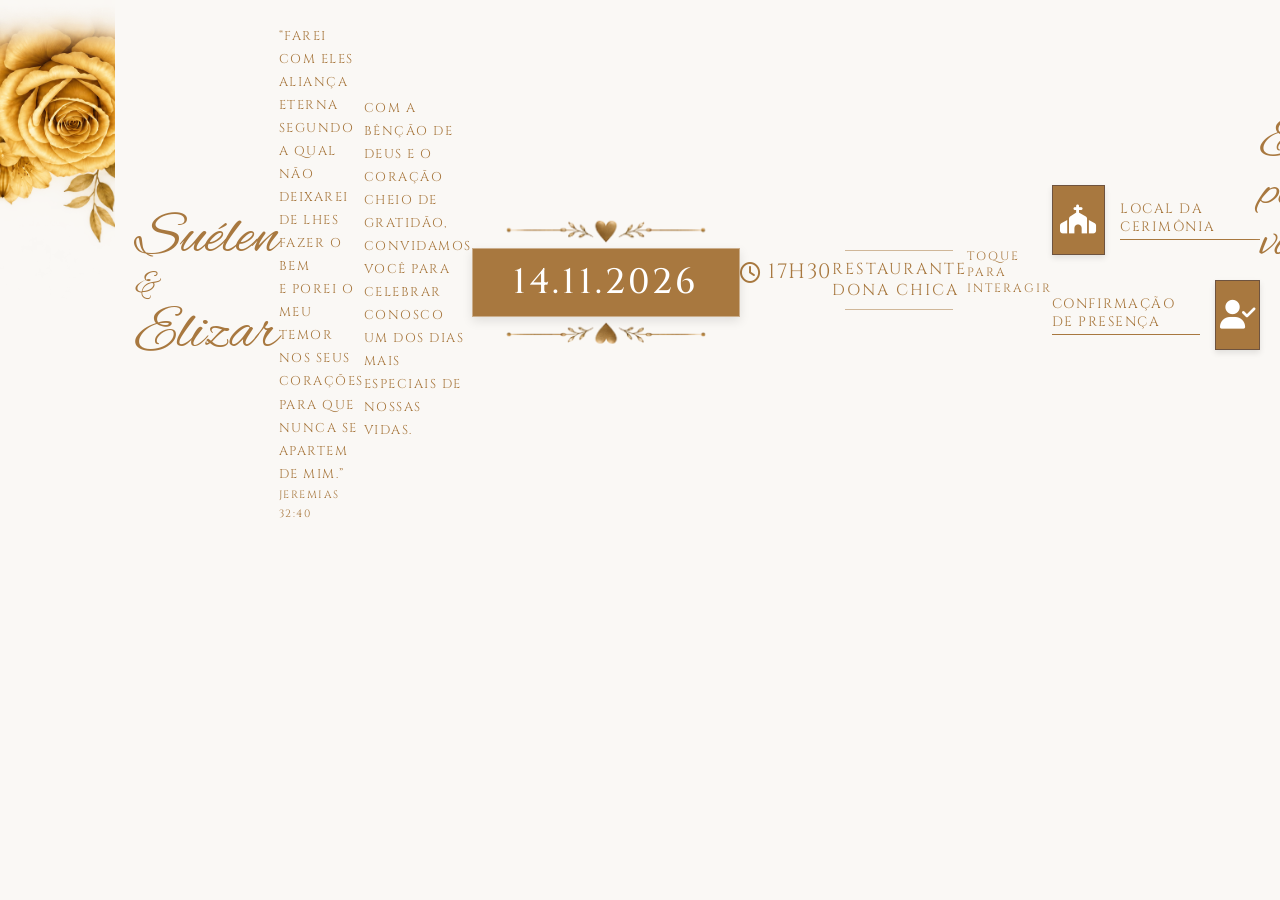
==== index.html @ 934dd249 "Update index.html" ====
<html lang="pt-BR">
<head>
  <meta charset="UTF-8">
  <meta name="viewport" content="width=device-width, initial-scale=1.0">
  <title>Suelen e Elizar</title>
  
  <!-- Google Fonts -->
  <link rel="preconnect" href="https://fonts.googleapis.com">
  <link rel="preconnect" href="https://fonts.gstatic.com" crossorigin>
  <link href="https://fonts.googleapis.com/css2?family=Alex+Brush&family=Cinzel:wght@400;500;600&display=swap" rel="stylesheet">

   <!-- Icone -->
  <link href="index_files/icon.png" rel="shortcut icon"/>
  <link href="index_files/icon-192.png" rel="icon" sizes="192x192"/>
  <link href="index_files/icon-180.png" rel="apple-touch-icon" sizes="180x180"/>

  <!-- FontAwesome -->
  <link rel="stylesheet" href="https://cdnjs.cloudflare.com/ajax/libs/font-awesome/6.4.0/css/all.min.css">

  <!-- CSS Local -->
  <link rel="stylesheet" href="./style.css">
</head>
<body>
    <!-- FOTO DO TOPO -->
  <div class="top-photo-wrapper">
    <img src="imagens/foto1.png" alt="Flores Topo">
  </div>

  <!-- CONTEÚDO PRINCIPAL -->
  <div class="main-content">
    
    <!-- CONTAINER DOS NOMES COM A DECORAÇÃO -->
    <div class="names-container">
      <h1 class="couple-names">
        Suélen
        <span>&</span>
        Elizar
      </h1>
          
   <!-- Versículo Bíblico -->
<p class="invitation-text bible-quote">
  “Farei com eles aliança eterna segundo a qual não deixarei de lhes fazer o bem<br> 
  e porei o meu temor nos seus corações para que nunca se apartem de mim.”<br>
  <small>Jeremias 32:40</small>
</p>

<!-- Texto da Saudação -->
<p class="invitation-text">
Com a bênção de Deus e o coração cheio de gratidão, <br>
convidamos você para celebrar conosco um dos dias mais especiais de nossas vidas. 
</p>

     <!-- SEÇÃO DA DATA COM DECORAÇÕES -->
    <div class="date-wrapper">
      <img src="imagens/arabesco-coracao-cima.png" alt="Decoração Topo" class="date-deco date-deco-top">

      <!-- DATA EM DESTAQUE -->
      <div class="date-badge">
        14.11.2026
      </div>

      <img src="imagens/arabesco-coracao-baixo.png" alt="Decoração Base" class="date-deco date-deco-bottom">
    </div>

    <!-- HORA -->
     <div class="time-text">
      <i class="far fa-clock"></i>
      <span>17H30</span>
    </div>
    
    <!-- LOCAL -->
    <div class="location-info">
      <div class="divider-line"></div>
      <p class="location-text">Restaurante <br> Dona Chica</p>
      <div class="divider-line"></div>
    </div>

    <!-- INSTRUÇÃO -->
    <p class="touch-instruction">Toque para interagir</p>

    <!-- BOTÕES INTERATIVOS -->
    <div class="interactive-buttons">

      <!-- Botão 1: Local da Cerimônia (Igreja) -->
      <a href="https://maps.app.goo.gl/ac3XdioXf328VQWH7" rel="noopener noreferrer" class="btn-row">
        <div class="icon-square">
          <i class="fas fa-church"></i>
        </div>
        <span class="btn-label">Local da Cerimônia</span>
      </a>

      <!-- Botão 2: Confirmação de presença -->
      <a href="https://digitalconvite.github.io/suelen-e-elizar/lista-de-presentes.html" rel="noopener noreferrer" class="btn-row reverse">
        <div class="icon-square">
          <i class="fas fa-user-check"></i>
        </div>
        <span class="btn-label">Confirmação de presença</span>
      </a>

    </div>

    <!-- FOTO DA PARTE INFERIOR -->
    <div class="bottom-section">
      <div class="waiting-text">
        Esperamos<br>por você!
      </div>
      <div class="bottom-photo-wrapper">
        <img src="imagens/foto-final.png" alt="flores douradas">
      </div>
    </div>

  </div>

  <!-- MODAL RSVP -->
  <div id="rsvpModal" class="modal">
    <div class="modal-content">
      <h3>Confirmação de Presença</h3>
      <form id="rsvpForm">
        
        <div class="form-group">
          <label for="nome">Seu Nome Completo:</label>
          <input type="text" id="nome" placeholder="Digite seu nome completo" required>
        </div>
        
        <div class="form-group">
          <label for="presencaCelebracao">Celebração:</label>
          <select id="presencaCelebracao" required>
            <option value="Sim, estarei presente na Celebração">Sim, estarei presente na Celebração</option>
            <option value="Não poderei ir à Celebração">Não poderei ir à Celebração</option>
          </select>
        </div>

        <div class="form-group">
          <label for="presencaRecepcao">Recepção / Festa:</label>
          <select id="presencaRecepcao" required>
            <option value="Sim, estarei presente na Recepção">Sim, estarei presente na Recepção</option>
            <option value="Não poderei ir à Recepção">Não poderei ir à Recepção</option>
          </select>
        </div>

        <div class="form-group">
          <label for="acompanhantes">Quantidade de Acompanhantes:</label>
          <input type="number" id="acompanhantes" placeholder="0" min="0" value="0">
        </div>

        <button type="submit" class="modal-btn">Enviar via WhatsApp</button>
        <button type="button" class="modal-btn btn-cancel" id="closeRsvpBtn">Cancelar</button>
      </form>
    </div>
  </div>

  <!-- JavaScript Local -->
  <script src="./script.js"></script>
</body>
</html>
---- style.css ----
:root {
  --bg-color: #FAF8F5;
  --primary-color: #A8783F;
  --text-gold: #A8783F;
  --text-dark: #6E533F;
  --font-cursive: 'Alex Brush', cursive;
  --font-serif: 'Cinzel', serif;
}

* {
  box-sizing: border-box;
  margin: 0;
  padding: 0;
}

html, body {
  width: 100%;
  min-height: 100vh;
  background-color: #faf8f5;
  font-family: var(--font-serif);
  overflow-x: hidden;
  display: flex;
  justify-content: center;
  align-items: flex-start;
}

/* Container do Convite */
.card-container {
  width: 100%;
  max-width: 480px;
  background-color: var(--bg-color);
  position: relative;
  display: flex;
  flex-direction: column;
  align-items: center;
  text-align: center;
  box-shadow: 0 10px 30px rgba(0,0,0,0.5);
  min-height: 100vh;
}

/* Foto do Topo */
.top-photo-wrapper {
  width: 100%;
  height: 350px;
  position: relative;
  overflow: hidden;
}

.top-photo-wrapper img {
  width: 100%;
  height: 100%;
  object-fit: cover;
}

.top-photo-wrapper::after {
  content: '';
  position: absolute;
  bottom: 0;
  left: 0;
  width: 100%;
  height: 80px;
  background: linear-gradient(to bottom, rgba(250,248,245,0) 0%, var(--bg-color) 100%);
}

/* Conteúdo Central */
.main-content {
  padding: 20px 20px 40px;
  width: 100%;
  display: flex;
  flex-direction: column;
  align-items: center;
}

.names-container {
  position: relative;
  display: flex;
  justify-content: center;
  align-items: center;
  width: 50%;
  margin: 5px 0 20px;
}

.left-decoration {
  position: absolute;
  left: -60%;
  top: -100px;
  width: 150px;
  height: auto;
  pointer-events: none;
}

.names-container .couple-names {
  margin: 0;
}

.couple-names {
  font-family: var(--font-cursive);
  font-size: 3.8rem;
  color: var(--primary-color);
  line-height: 1.1;
  margin: 10px 0 20px;
  font-weight: normal;
}

.couple-names span {
  display: block;
  font-size: 2.2rem;
  margin: -5px 0;
}

.invitation-text {
  font-size: 0.8rem;
  color: var(--text-gold);
  letter-spacing: 1.5px;
  line-height: 1.8;
  max-width: 320px;
  text-transform: uppercase;
  margin-bottom: 25px;
}
/* Espaço menor entre o versículo e o texto do convite */
.invitation-text + .invitation-text {
  margin-top: -10px; /* Reduz o espaço excessivo entre os dois parágrafos */
}

.information-extra {
  font-size: 0.8rem;
  color: var(--text-gold);
  letter-spacing: 1.5px;
  line-height: 1.8;
  max-width: 320px;
  text-transform: uppercase;
  margin-bottom: 25px;
}

.location-info {
  width: 100%;
  margin-bottom: 15px;
}

.divider-line {
  width: 80%;
  height: 1px;
  background-color: var(--text-gold);
  opacity: 0.5;
  margin: 0 auto;
}

.location-text {
  font-size: 0.99rem;
  color: var(--text-gold);
  letter-spacing: 2px;
  padding: 8px 0;
  text-transform: uppercase;
}

/* Horário do Evento - Garante a cor dourada no texto e ícone */
.time-text {
  display: flex;
  align-items: center;
  justify-content: center;
  gap: 6px;
  font-size: 1.3rem;
  color: var(--text-gold);
  letter-spacing: 1.5px;
  margin-bottom: 30px;
}

.time-text i,
.time-text span {
  color: var(--text-gold);
}

.date-wrapper {
  display: flex;
  flex-direction: column;
  align-items: center;
  justify-content: center;
  width: 100%;
  margin: 20px 0 30px;
}

.date-wrapper .date-badge {
  margin: 1px 0;
}

.date-badge {
  background-color: var(--primary-color);
  color: #FFFFFF;
  font-size: 2.2rem;
  font-weight: 500;
  padding: 10px 40px;
  letter-spacing: 3px;
  border: 1px solid rgba(255,255,255,0.4);
  box-shadow: 0 4px 10px rgba(0,0,0,0.1);
  position: relative;
}

.date-deco {
  width: 220px;
  height: auto;
  object-fit: contain;
  pointer-events: none;
}

.date-deco-top {
  margin-bottom: 2px;
}

.date-deco-bottom {
  margin-top: 2px;
}

.touch-instruction {
  font-size: 0.75rem;
  color: var(--text-gold);
  letter-spacing: 2px;
  text-transform: uppercase;
  margin-bottom: 30px;
}

.interactive-buttons {
  width: 100%;
  display: flex;
  flex-direction: column;
  gap: 25px;
  margin-bottom: 40px;
}

.btn-row {
  display: flex;
  align-items: center;
  justify-content: center;
  gap: 15px;
  text-decoration: none;
  cursor: pointer;
  transition: transform 0.2s ease;
}

.btn-row.reverse {
  flex-direction: row-reverse;
}

.btn-row:hover {
  transform: scale(1.03);
}

.icon-square {
  width: 70px;
  height: 70px;
  background-color: var(--primary-color);
  border: 1px solid var(--text-dark);
  display: flex;
  align-items: center;
  justify-content: center;
  color: #FFFFFF;
  font-size: 1.8rem;
  box-shadow: 0 3px 6px rgba(0,0,0,0.1);
}

.btn-label {
  font-size: 0.85rem;
  color: var(--text-gold);
  letter-spacing: 1.5px;
  text-transform: uppercase;
  position: relative;
  padding-bottom: 4px;
}

.btn-label::after {
  content: '';
  position: absolute;
  bottom: 0;
  left: 0;
  width: 100%;
  height: 1px;
  background-color: var(--text-gold);
}

/* Foto Rodapé */
.bottom-section {
  width: 100%;
  position: relative;
}

.bottom-photo-wrapper {
  width: 100%;
  height: 400px;
  position: relative;
}

.bottom-photo-wrapper img {
  width: 100%;
  height: 100%;
  object-fit: cover;
}

.bottom-photo-wrapper::before {
  content: '';
  position: absolute;
  top: 0;
  left: 0;
  width: 100%;
  height: 100px;
  background: linear-gradient(to top, rgba(250,248,245,0) 0%, var(--bg-color) 100%);
}

.waiting-text {
  position: absolute;
  top: 30px;
  left: 0;
  width: 100%;
  font-family: var(--font-cursive);
  font-size: 3.2rem;
  color: var(--primary-color);
  z-index: 2;
  text-shadow: 0 0 10px rgba(255,255,255,0.8);
  line-height: 1;
}

/* Modal RSVP Corrigido */
.modal {
  display: none;
  position: fixed;
  top: 0;
  left: 0;
  width: 100%;
  height: 100vh;
  background: rgba(0, 0, 0, 0.7);
  z-index: 9999;
  justify-content: center;
  align-items: center;
  padding: 15px;
}

.modal-content {
  background: var(--bg-color);
  padding: 25px 20px;
  border-radius: 8px;
  width: 100%;
  max-width: 380px;
  max-height: 90vh;
  overflow-y: auto;
  text-align: center;
  box-shadow: 0 5px 20px rgba(0,0,0,0.4);
  border: 1px solid var(--primary-color);
  position: relative;
  z-index: 10000;
}

.modal-content h3 {
  color: var(--primary-color);
  font-family: var(--font-serif);
  margin-bottom: 15px;
  font-size: 1.3rem;
}

.modal-content .form-group {
  display: flex;
  flex-direction: column;
  text-align: left;
  margin-bottom: 12px;
  width: 100%;
}

.modal-content label {
  font-size: 0.8rem;
  color: var(--text-dark);
  margin-bottom: 4px;
  font-weight: bold;
  letter-spacing: 0.5px;
}

.modal-content input, 
.modal-content select {
  width: 100%;
  padding: 10px;
  border: 1px solid var(--text-gold);
  background: #FFFFFF;
  font-family: var(--font-serif);
  font-size: 0.9rem;
  border-radius: 4px;
  color: #333;
  outline: none;
  cursor: pointer;
}

.modal-content input[type="text"],
.modal-content input[type="number"] {
  cursor: text;
}

.modal-btn {
  background: var(--primary-color);
  color: #FFF;
  border: none;
  padding: 12px;
  margin-top: 10px;
  cursor: pointer;
  width: 100%;
  font-family: var(--font-serif);
  font-size: 0.9rem;
  border-radius: 4px;
  letter-spacing: 1px;
}

.modal-btn.btn-cancel {
  background: #888888;
  margin-top: 8px;
}

/* Adaptativo para Celulares */
@media screen and (max-width: 600px) {
  html, body {
    background-color: var(--bg-color);
  }

  .card-container {
    max-width: 100%;
    box-shadow: none;
  }

  .top-photo-wrapper,
  .bottom-photo-wrapper {
    height: 50vh;
  }
}

/* Container de Música acima/direita dos nomes */
.music-wrapper {
  position: absolute;
  right: -80px;
  top: -75px;
  display: flex;
  flex-direction: column;
  align-items: center;
  z-index: 10;
}

.music-toggle-btn {
  width: 38px;
  height: 38px;
  border-radius: 50%;
  background-color: var(--primary-color);
  color: #ffffff;
  border: 1px solid rgba(255, 255, 255, 0.5);
  box-shadow: 0 3px 8px rgba(0, 0, 0, 0.2);
  cursor: pointer;
  display: flex;
  align-items: center;
  justify-content: center;
  font-size: 0.9rem;
  transition: transform 0.2s ease, background-color 0.2s ease;
}

.music-toggle-btn:hover {
  transform: scale(1.1);
}

.music-toggle-btn.playing {
  animation: pulse 2s infinite;
}

/* Texto abaixo do botão */
.music-label {
  font-size: 0.65rem;
  color: var(--text-gold);
  letter-spacing: 0.8px;
  text-transform: uppercase;
  margin-top: 4px;
  white-space: nowrap;
  font-family: var(--font-serif);
}

@keyframes pulse {
  0% { box-shadow: 0 0 0 0 rgba(168, 120, 63, 0.7); }
  70% { box-shadow: 0 0 0 10px rgba(168, 120, 63, 0); }
  100% { box-shadow: 0 0 0 0 rgba(168, 120, 63, 0); }
}
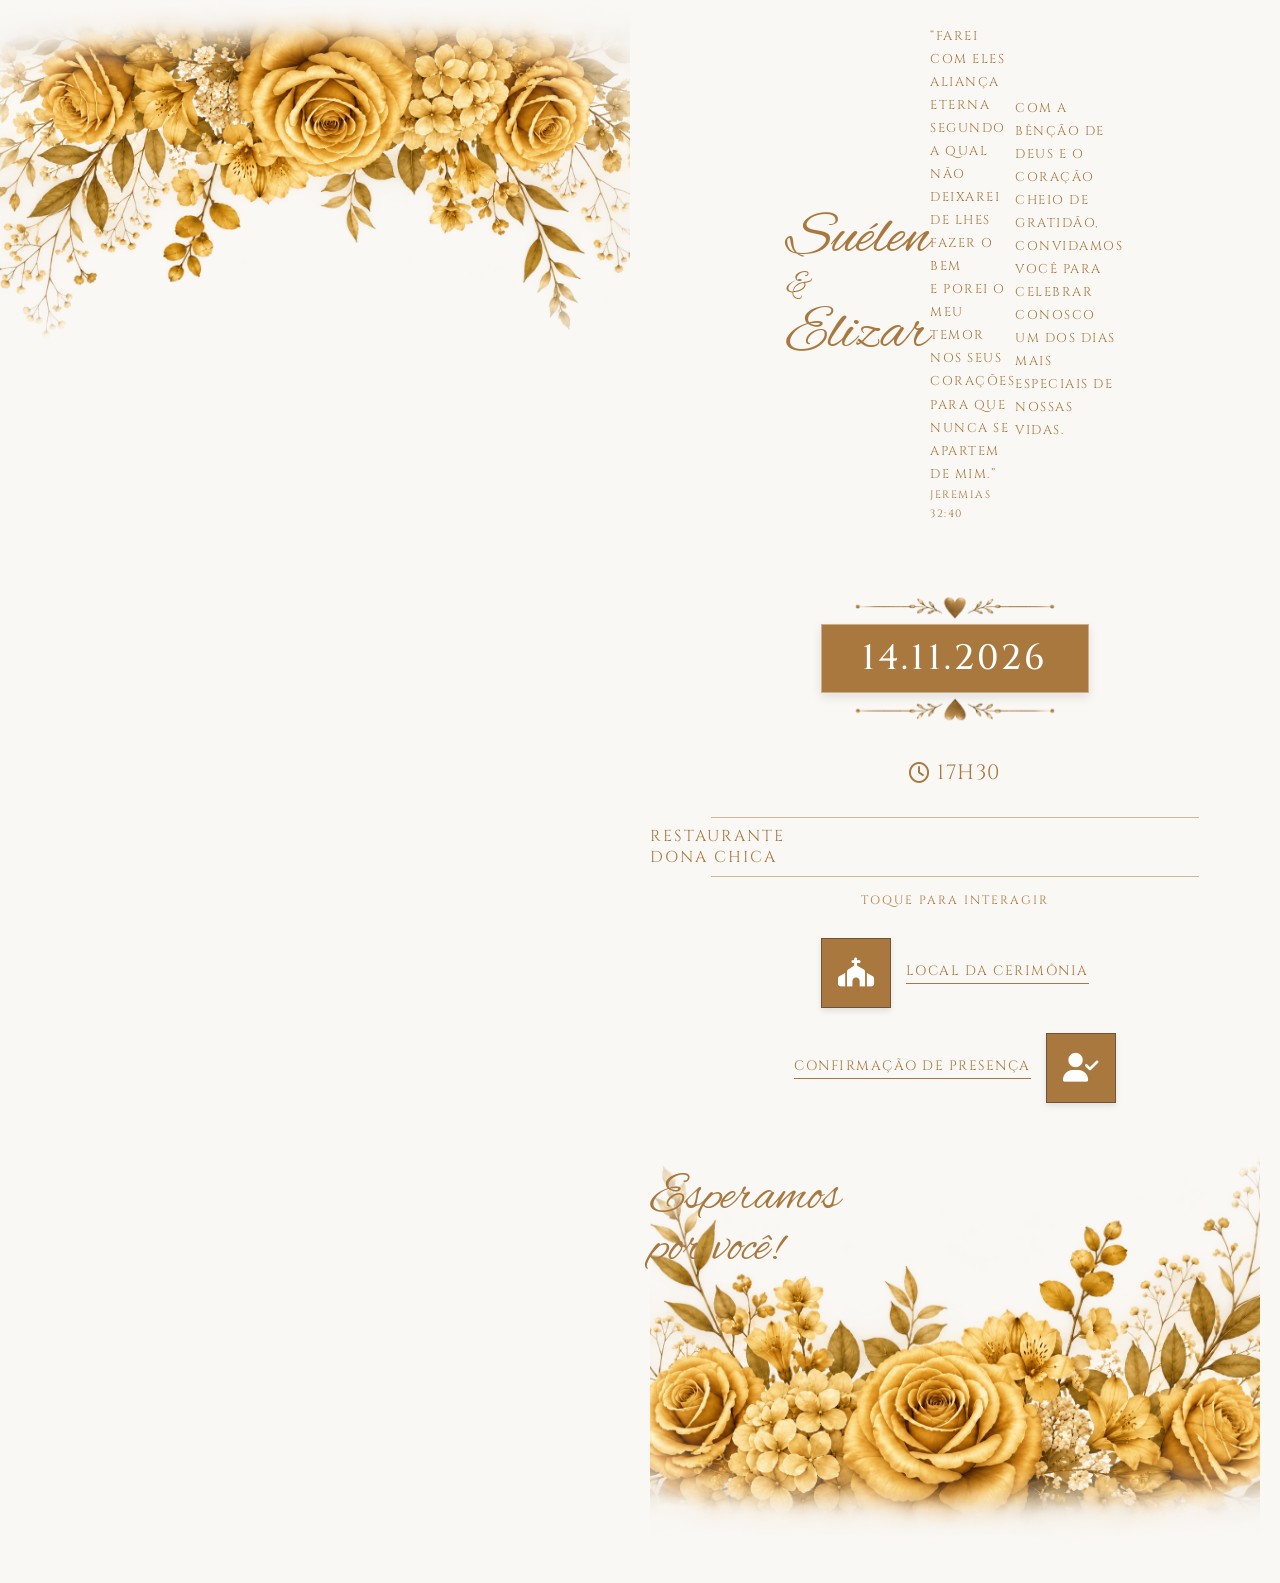
==== commit 69fc5843: "Update index.html" ====
--- a/index.html
+++ b/index.html
@@ -9,7 +9,7 @@
   <link rel="preconnect" href="https://fonts.gstatic.com" crossorigin>
   <link href="https://fonts.googleapis.com/css2?family=Alex+Brush&family=Cinzel:wght@400;500;600&display=swap" rel="stylesheet">
 
-   <!-- Icone -->
+   <!-- Ícone -->
   <link href="index_files/icon.png" rel="shortcut icon"/>
   <link href="index_files/icon-192.png" rel="icon" sizes="192x192"/>
   <link href="index_files/icon-180.png" rel="apple-touch-icon" sizes="180x180"/>
@@ -37,20 +37,21 @@
         Elizar
       </h1>
           
-   <!-- Versículo Bíblico -->
-<p class="invitation-text bible-quote">
-  “Farei com eles aliança eterna segundo a qual não deixarei de lhes fazer o bem<br> 
-  e porei o meu temor nos seus corações para que nunca se apartem de mim.”<br>
-  <small>Jeremias 32:40</small>
-</p>
+      <!-- Versículo Bíblico -->
+      <p class="invitation-text bible-quote">
+        “Farei com eles aliança eterna segundo a qual não deixarei de lhes fazer o bem<br> 
+        e porei o meu temor nos seus corações para que nunca se apartem de mim.”<br>
+        <small>Jeremias 32:40</small>
+      </p>
 
-<!-- Texto da Saudação -->
-<p class="invitation-text">
-Com a bênção de Deus e o coração cheio de gratidão, <br>
-convidamos você para celebrar conosco um dos dias mais especiais de nossas vidas. 
-</p>
+      <!-- Texto da Saudação -->
+      <p class="invitation-text">
+        Com a bênção de Deus e o coração cheio de gratidão, <br>
+        convidamos você para celebrar conosco um dos dias mais especiais de nossas vidas. 
+      </p>
+    </div>
 
-     <!-- SEÇÃO DA DATA COM DECORAÇÕES -->
+    <!-- SEÇÃO DA DATA COM DECORAÇÕES -->
     <div class="date-wrapper">
       <img src="imagens/arabesco-coracao-cima.png" alt="Decoração Topo" class="date-deco date-deco-top">
 
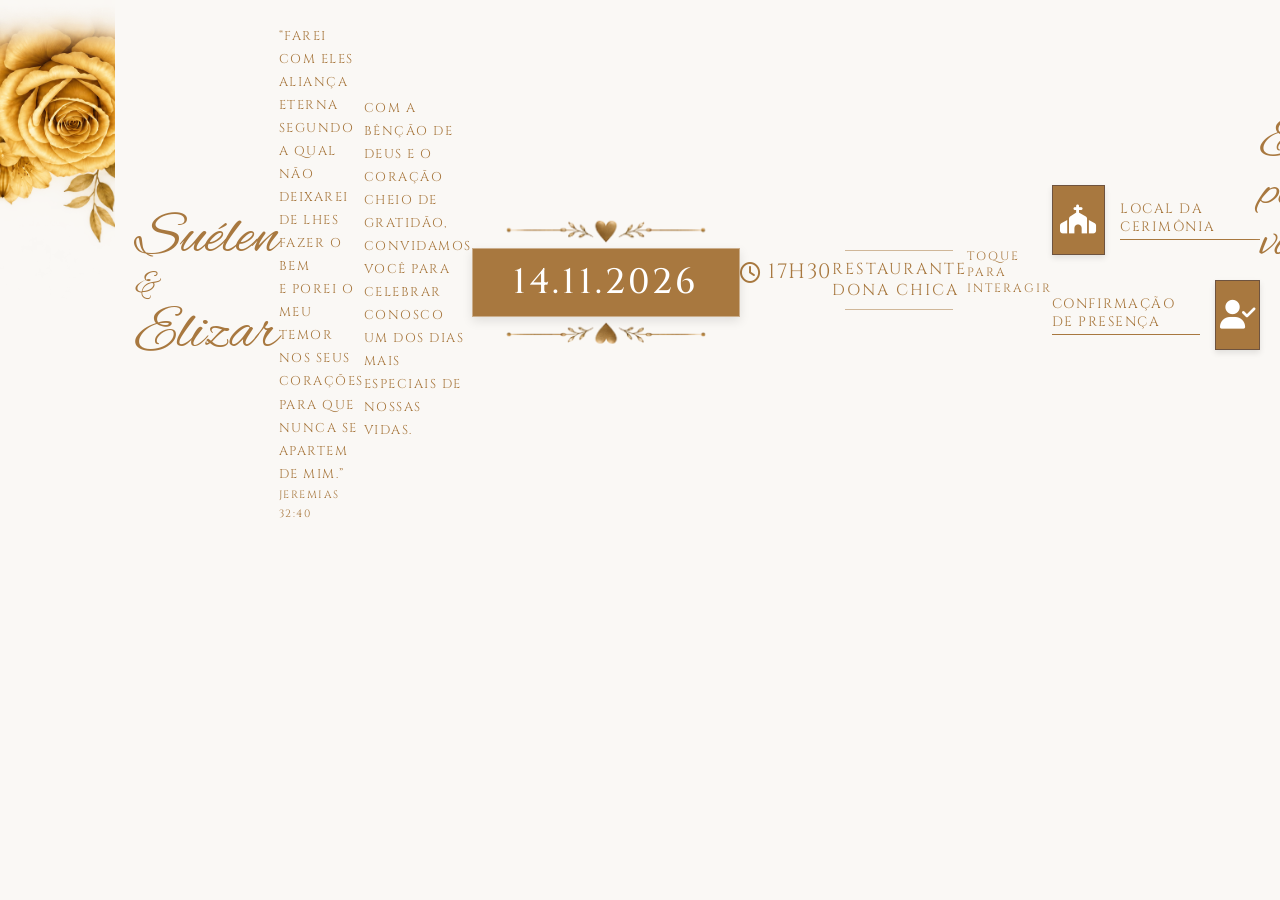
==== commit 4c492aee: "Refactor HTML structure and remove duplicates" ====
--- a/index.html
+++ b/index.html
@@ -10,9 +10,9 @@
   <link href="https://fonts.googleapis.com/css2?family=Alex+Brush&family=Cinzel:wght@400;500;600&display=swap" rel="stylesheet">
 
    <!-- Ícone -->
-  <link href="index_files/icon.png" rel="shortcut icon"/>
-  <link href="index_files/icon-192.png" rel="icon" sizes="192x192"/>
-  <link href="index_files/icon-180.png" rel="apple-touch-icon" sizes="180x180"/>
+  <link href="imagens/icon.png" rel="shortcut icon"/>
+  <link href="imagens/icon-192.png" rel="icon" sizes="192x192"/>
+  <link href="imagens/icon-180.png" rel="apple-touch-icon" sizes="180x180"/>
 
   <!-- FontAwesome -->
   <link rel="stylesheet" href="https://cdnjs.cloudflare.com/ajax/libs/font-awesome/6.4.0/css/all.min.css">
@@ -49,68 +49,69 @@
         Com a bênção de Deus e o coração cheio de gratidão, <br>
         convidamos você para celebrar conosco um dos dias mais especiais de nossas vidas. 
       </p>
-    </div>
 
-    <!-- SEÇÃO DA DATA COM DECORAÇÕES -->
-    <div class="date-wrapper">
-      <img src="imagens/arabesco-coracao-cima.png" alt="Decoração Topo" class="date-deco date-deco-top">
+      <!-- SEÇÃO DA DATA COM DECORAÇÕES -->
+      <div class="date-wrapper">
+        <img src="imagens/arabesco-coracao-cima.png" alt="Decoração Topo" class="date-deco date-deco-top">
 
-      <!-- DATA EM DESTAQUE -->
-      <div class="date-badge">
-        14.11.2026
+        <!-- DATA EM DESTAQUE -->
+        <div class="date-badge">
+          14.11.2026
+        </div>
+
+        <img src="imagens/arabesco-coracao-baixo.png" alt="Decoração Base" class="date-deco date-deco-bottom">
       </div>
 
-      <img src="imagens/arabesco-coracao-baixo.png" alt="Decoração Base" class="date-deco date-deco-bottom">
-    </div>
+      <!-- HORA -->
+       <div class="time-text">
+        <i class="far fa-clock"></i>
+        <span>17H30</span>
+      </div>
+      
+      <!-- LOCAL -->
+      <div class="location-info">
+        <div class="divider-line"></div>
+        <p class="location-text">Restaurante <br> Dona Chica</p>
+        <div class="divider-line"></div>
+      </div>
 
-    <!-- HORA -->
-     <div class="time-text">
-      <i class="far fa-clock"></i>
-      <span>17H30</span>
-    </div>
-    
-    <!-- LOCAL -->
-    <div class="location-info">
-      <div class="divider-line"></div>
-      <p class="location-text">Restaurante <br> Dona Chica</p>
-      <div class="divider-line"></div>
-    </div>
+      <!-- INSTRUÇÃO -->
+      <p class="touch-instruction">Toque para interagir</p>
 
-    <!-- INSTRUÇÃO -->
-    <p class="touch-instruction">Toque para interagir</p>
+      <!-- BOTÕES INTERATIVOS -->
+      <div class="interactive-buttons">
 
-    <!-- BOTÕES INTERATIVOS -->
-    <div class="interactive-buttons">
+        <!-- Botão 1: Local da Cerimônia (Igreja) -->
+        <a href="https://maps.app.goo.gl/ac3XdioXf328VQWH7" rel="noopener noreferrer" class="btn-row">
+          <div class="icon-square">
+            <i class="fas fa-church"></i>
+          </div>
+          <span class="btn-label">Local da Cerimônia</span>
+        </a>
 
-      <!-- Botão 1: Local da Cerimônia (Igreja) -->
-      <a href="https://maps.app.goo.gl/ac3XdioXf328VQWH7" rel="noopener noreferrer" class="btn-row">
-        <div class="icon-square">
-          <i class="fas fa-church"></i>
+        <!-- Botão 2: Confirmação de presença -->
+        <a href="https://digitalconvite.github.io/suelen-e-elizar/lista-de-presentes.html" rel="noopener noreferrer" class="btn-row reverse">
+          <div class="icon-square">
+            <i class="fas fa-user-check"></i>
+          </div>
+          <span class="btn-label">Confirmação de presença</span>
+        </a>
+
+      </div>
+
+      <!-- FOTO DA PARTE INFERIOR -->
+      <div class="bottom-section">
+        <div class="waiting-text">
+          Esperamos<br>por você!
         </div>
-        <span class="btn-label">Local da Cerimônia</span>
-      </a>
+        <div class="bottom-photo-wrapper">
+          <img src="imagens/foto-final.png" alt="flores douradas">
+        </div>
+      </div>
 
-      <!-- Botão 2: Confirmação de presença -->
-      <a href="https://digitalconvite.github.io/suelen-e-elizar/lista-de-presentes.html" rel="noopener noreferrer" class="btn-row reverse">
-        <div class="icon-square">
-          <i class="fas fa-user-check"></i>
-        </div>
-        <span class="btn-label">Confirmação de presença</span>
-      </a>
+    </div> <!-- Fecha a div class="names-container" -->
 
-    </div>
-
-    <!-- FOTO DA PARTE INFERIOR -->
-    <div class="bottom-section">
-      <div class="waiting-text">
-        Esperamos<br>por você!
-      </div>
-      <div class="bottom-photo-wrapper">
-        <img src="imagens/foto-final.png" alt="flores douradas">
-      </div>
-    </div>
-
-  </div>
+  </div> <!-- Fecha a div class="main-content" -->
 
   <!-- MODAL RSVP -->
   <div id="rsvpModal" class="modal">
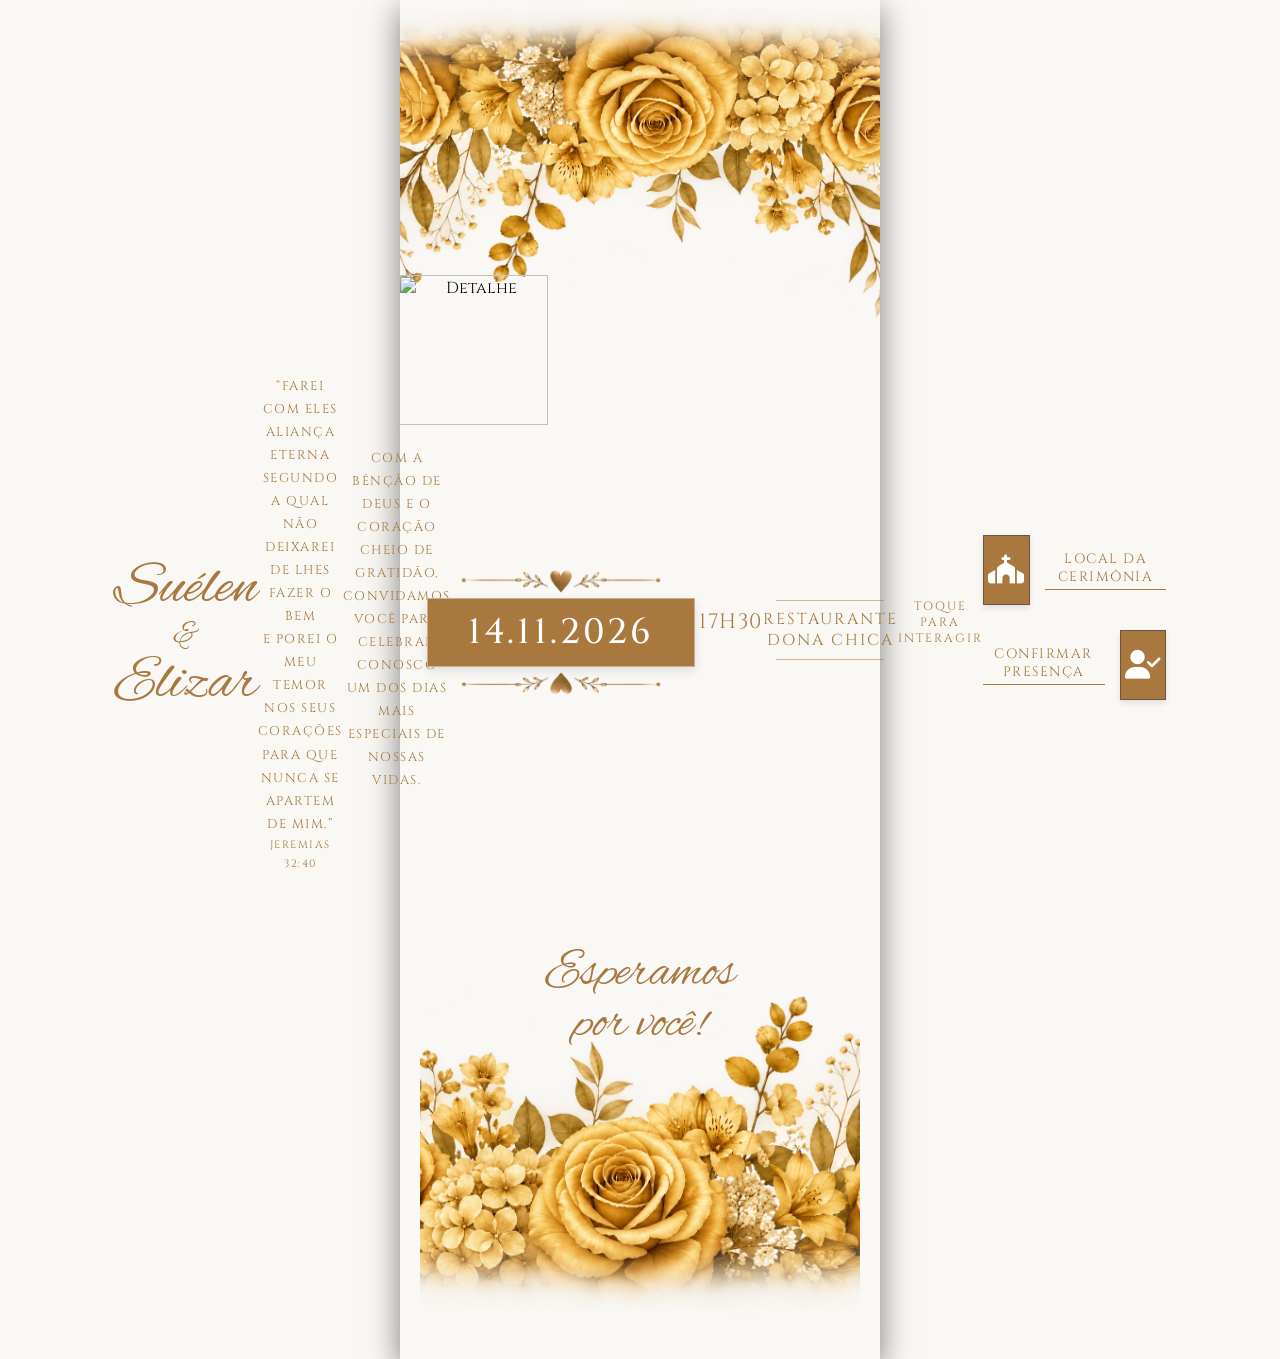
==== commit 9f6ff21b: "Update index.html" ====
--- a/index.html
+++ b/index.html
@@ -2,6 +2,7 @@
 <head>
   <meta charset="UTF-8">
   <meta name="viewport" content="width=device-width, initial-scale=1.0">
+  
   <title>Suelen e Elizar</title>
   
   <!-- Google Fonts -->
@@ -9,7 +10,7 @@
   <link rel="preconnect" href="https://fonts.gstatic.com" crossorigin>
   <link href="https://fonts.googleapis.com/css2?family=Alex+Brush&family=Cinzel:wght@400;500;600&display=swap" rel="stylesheet">
 
-   <!-- Ícone -->
+   <!-- Icone -->
   <link href="imagens/icon.png" rel="shortcut icon"/>
   <link href="imagens/icon-192.png" rel="icon" sizes="192x192"/>
   <link href="imagens/icon-180.png" rel="apple-touch-icon" sizes="180x180"/>
@@ -21,9 +22,12 @@
   <link rel="stylesheet" href="./style.css">
 </head>
 <body>
-    <!-- FOTO DO TOPO -->
+  
+<div class="card-container">
+
+  <!-- FOTO DO TOPO -->
   <div class="top-photo-wrapper">
-    <img src="imagens/foto1.png" alt="Flores Topo">
+    <img src="imagens/foto1.png" alt="Foto Casal Topo">
   </div>
 
   <!-- CONTEÚDO PRINCIPAL -->
@@ -31,89 +35,123 @@
     
     <!-- CONTAINER DOS NOMES COM A DECORAÇÃO -->
     <div class="names-container">
+      <img src="imagens/arabesco-esquerda.png" alt="Detalhe" class="left-decoration">
       <h1 class="couple-names">
         Suélen
         <span>&</span>
         Elizar
       </h1>
-          
-      <!-- Versículo Bíblico -->
-      <p class="invitation-text bible-quote">
-        “Farei com eles aliança eterna segundo a qual não deixarei de lhes fazer o bem<br> 
+      
+   <!-- Versículo Bíblico -->
+<p class="invitation-text bible-quote">
+ “Farei com eles aliança eterna segundo a qual não deixarei de lhes fazer o bem<br> 
         e porei o meu temor nos seus corações para que nunca se apartem de mim.”<br>
         <small>Jeremias 32:40</small>
-      </p>
+</p>
 
-      <!-- Texto da Saudação -->
-      <p class="invitation-text">
-        Com a bênção de Deus e o coração cheio de gratidão, <br>
-        convidamos você para celebrar conosco um dos dias mais especiais de nossas vidas. 
-      </p>
+<!-- Texto da Saudação -->
+<p class="invitation-text">
+  Com a bênção de Deus e o coração cheio de gratidão, <br>
+  convidamos você para celebrar conosco um dos dias mais especiais de nossas vidas.
+</p>
 
-      <!-- SEÇÃO DA DATA COM DECORAÇÕES -->
-      <div class="date-wrapper">
-        <img src="imagens/arabesco-coracao-cima.png" alt="Decoração Topo" class="date-deco date-deco-top">
+     <!-- SEÇÃO DA DATA COM DECORAÇÕES -->
+    <div class="date-wrapper">
+      <img src="imagens/arabesco-coracao-cima.png" alt="Decoração Topo" class="date-deco date-deco-top">
 
-        <!-- DATA EM DESTAQUE -->
-        <div class="date-badge">
-          14.11.2026
+      <!-- DATA EM DESTAQUE -->
+      <div class="date-badge">
+        14.11.2026
+      </div>
+
+      <img src="imagens/arabesco-coracao-baixo.png" alt="Decoração Base" class="date-deco date-deco-bottom">
+    </div>
+
+    <!-- HORA -->
+     <div class="time-text">
+      <i class="far fa-clock"></i>
+      <span>17H30</span>
+    </div>
+    
+    <!-- LOCAL -->
+    <div class="location-info">
+      <div class="divider-line"></div>
+      <p class="location-text">Restaurante <br> Dona Chica</p>
+      <div class="divider-line"></div>
+    </div>
+
+    <!-- INSTRUÇÃO -->
+    <p class="touch-instruction">Toque para interagir</p>
+
+    <!-- BOTÕES INTERATIVOS -->
+    <div class="interactive-buttons">
+
+      <!-- Botão 1: Local da Cerimônia (Igreja) -->
+      <a href="https://maps.app.goo.gl/ac3XdioXf328VQWH7" rel="noopener noreferrer" class="btn-row">
+        <div class="icon-square">
+          <i class="fas fa-church"></i>
+        </div>
+        <span class="btn-label">Local da Cerimônia</span>
+      </a>
+
+      <!-- Botão 2: Confirmar Presença -->
+      <a href="https://digitalconvite.github.io/suelen-e-elizar/lista-de-presentes.html" rel="noopener noreferrer" class="btn-row reverse">
+        <div class="icon-square">
+          <i class="fas fa-user-check"></i>
+        </div>
+        <span class="btn-label">Confirmar Presença</span>
+      </div>
+
+    </div>
+
+    <!-- FOTO DA PARTE INFERIOR -->
+    <div class="bottom-section">
+      <div class="waiting-text">
+        Esperamos<br>por você!
+      </div>
+      <div class="bottom-photo-wrapper">
+        <img src="imagens/foto-final.png" alt="flores douradas">
+      </div>
+    </div>
+  </div>
+ <!-- MODAL RSVP -->
+  <div id="rsvpModal" class="modal">
+    <div class="modal-content">
+      <h3>Confirmação de Presença</h3>
+      <form id="rsvpForm">
+        
+        <div class="form-group">
+          <label for="nome">Seu Nome Completo:</label>
+          <input type="text" id="nome" placeholder="Digite seu nome completo" required>
+        </div>
+        
+        <div class="form-group">
+          <label for="presencaCelebracao">Celebração:</label>
+          <select id="presencaCelebracao" required>
+            <option value="Sim, estarei presente na Celebração">Sim, estarei presente na Celebração</option>
+            <option value="Não poderei ir à Celebração">Não poderei ir à Celebração</option>
+          </select>
         </div>
 
-        <img src="imagens/arabesco-coracao-baixo.png" alt="Decoração Base" class="date-deco date-deco-bottom">
-      </div>
+        <div class="form-group">
+          <label for="presencaRecepcao">Recepção / Festa:</label>
+          <select id="presencaRecepcao" required>
+            <option value="Sim, estarei presente na Recepção">Sim, estarei presente na Recepção</option>
+            <option value="Não poderei ir à Recepção">Não poderei ir à Recepção</option>
+          </select>
+        </div>
 
-      <!-- HORA -->
-       <div class="time-text">
-        <i class="far fa-clock"></i>
-        <span>17H30</span>
-      </div>
-      
-      <!-- LOCAL -->
-      <div class="location-info">
-        <div class="divider-line"></div>
-        <p class="location-text">Restaurante <br> Dona Chica</p>
-        <div class="divider-line"></div>
-      </div>
+        <div class="form-group">
+          <label for="acompanhantes">Quantidade de Acompanhantes:</label>
+          <input type="number" id="acompanhantes" placeholder="0" min="0" value="0">
+        </div>
 
-      <!-- INSTRUÇÃO -->
-      <p class="touch-instruction">Toque para interagir</p>
-
-      <!-- BOTÕES INTERATIVOS -->
-      <div class="interactive-buttons">
-
-        <!-- Botão 1: Local da Cerimônia (Igreja) -->
-        <a href="https://maps.app.goo.gl/ac3XdioXf328VQWH7" rel="noopener noreferrer" class="btn-row">
-          <div class="icon-square">
-            <i class="fas fa-church"></i>
-          </div>
-          <span class="btn-label">Local da Cerimônia</span>
-        </a>
-
-        <!-- Botão 2: Confirmação de presença -->
-        <a href="https://digitalconvite.github.io/suelen-e-elizar/lista-de-presentes.html" rel="noopener noreferrer" class="btn-row reverse">
-          <div class="icon-square">
-            <i class="fas fa-user-check"></i>
-          </div>
-          <span class="btn-label">Confirmação de presença</span>
-        </a>
-
-      </div>
-
-      <!-- FOTO DA PARTE INFERIOR -->
-      <div class="bottom-section">
-        <div class="waiting-text">
-          Esperamos<br>por você!
-        </div>
-        <div class="bottom-photo-wrapper">
-          <img src="imagens/foto-final.png" alt="flores douradas">
-        </div>
-      </div>
-
-    </div> <!-- Fecha a div class="names-container" -->
-
-  </div> <!-- Fecha a div class="main-content" -->
-
-  <!-- MODAL RSVP -->
+        <button type="submit" class="modal-btn">Enviar via WhatsApp</button>
+        <button type="button" class="modal-btn btn-cancel" id="closeRsvpBtn">Cancelar</button>
+      </form>
+    </div>
+  </div>
+   <!-- MODAL RSVP -->
   <div id="rsvpModal" class="modal">
     <div class="modal-content">
       <h3>Confirmação de Presença</h3>
@@ -153,5 +191,6 @@
 
   <!-- JavaScript Local -->
   <script src="./script.js"></script>
+
 </body>
 </html>
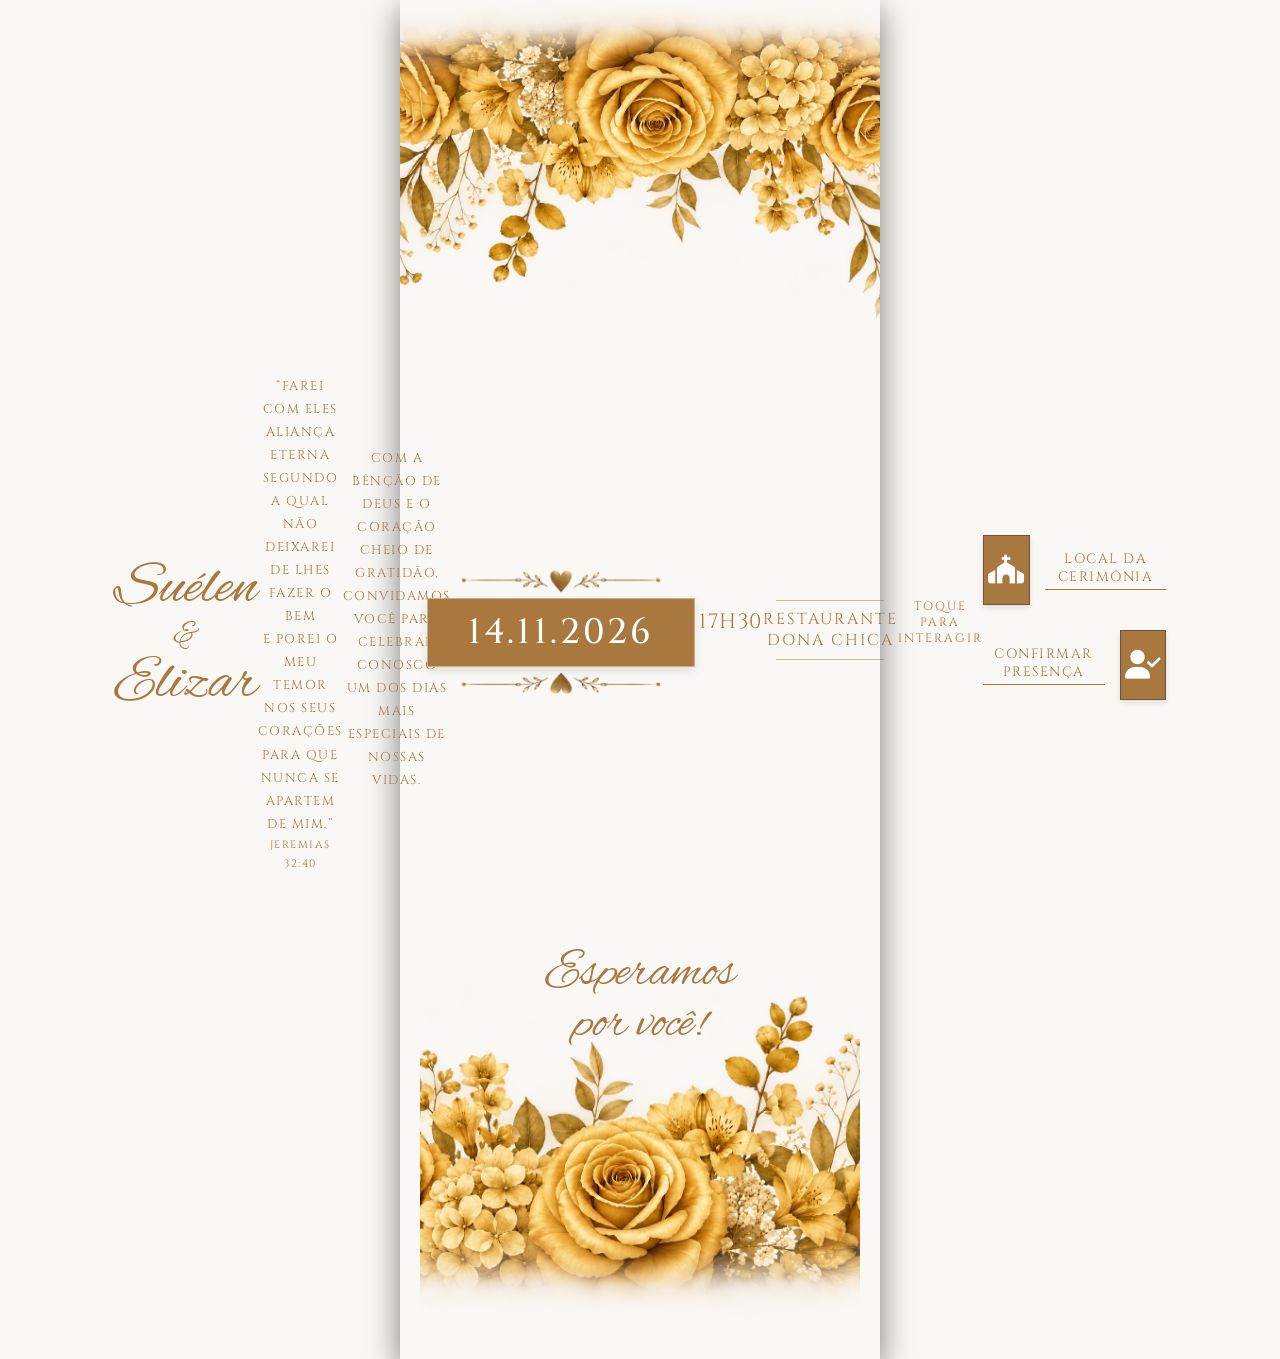
==== commit 9ca592ef: "Update index.html" ====
--- a/index.html
+++ b/index.html
@@ -35,7 +35,6 @@
     
     <!-- CONTAINER DOS NOMES COM A DECORAÇÃO -->
     <div class="names-container">
-      <img src="imagens/arabesco-esquerda.png" alt="Detalhe" class="left-decoration">
       <h1 class="couple-names">
         Suélen
         <span>&</span>
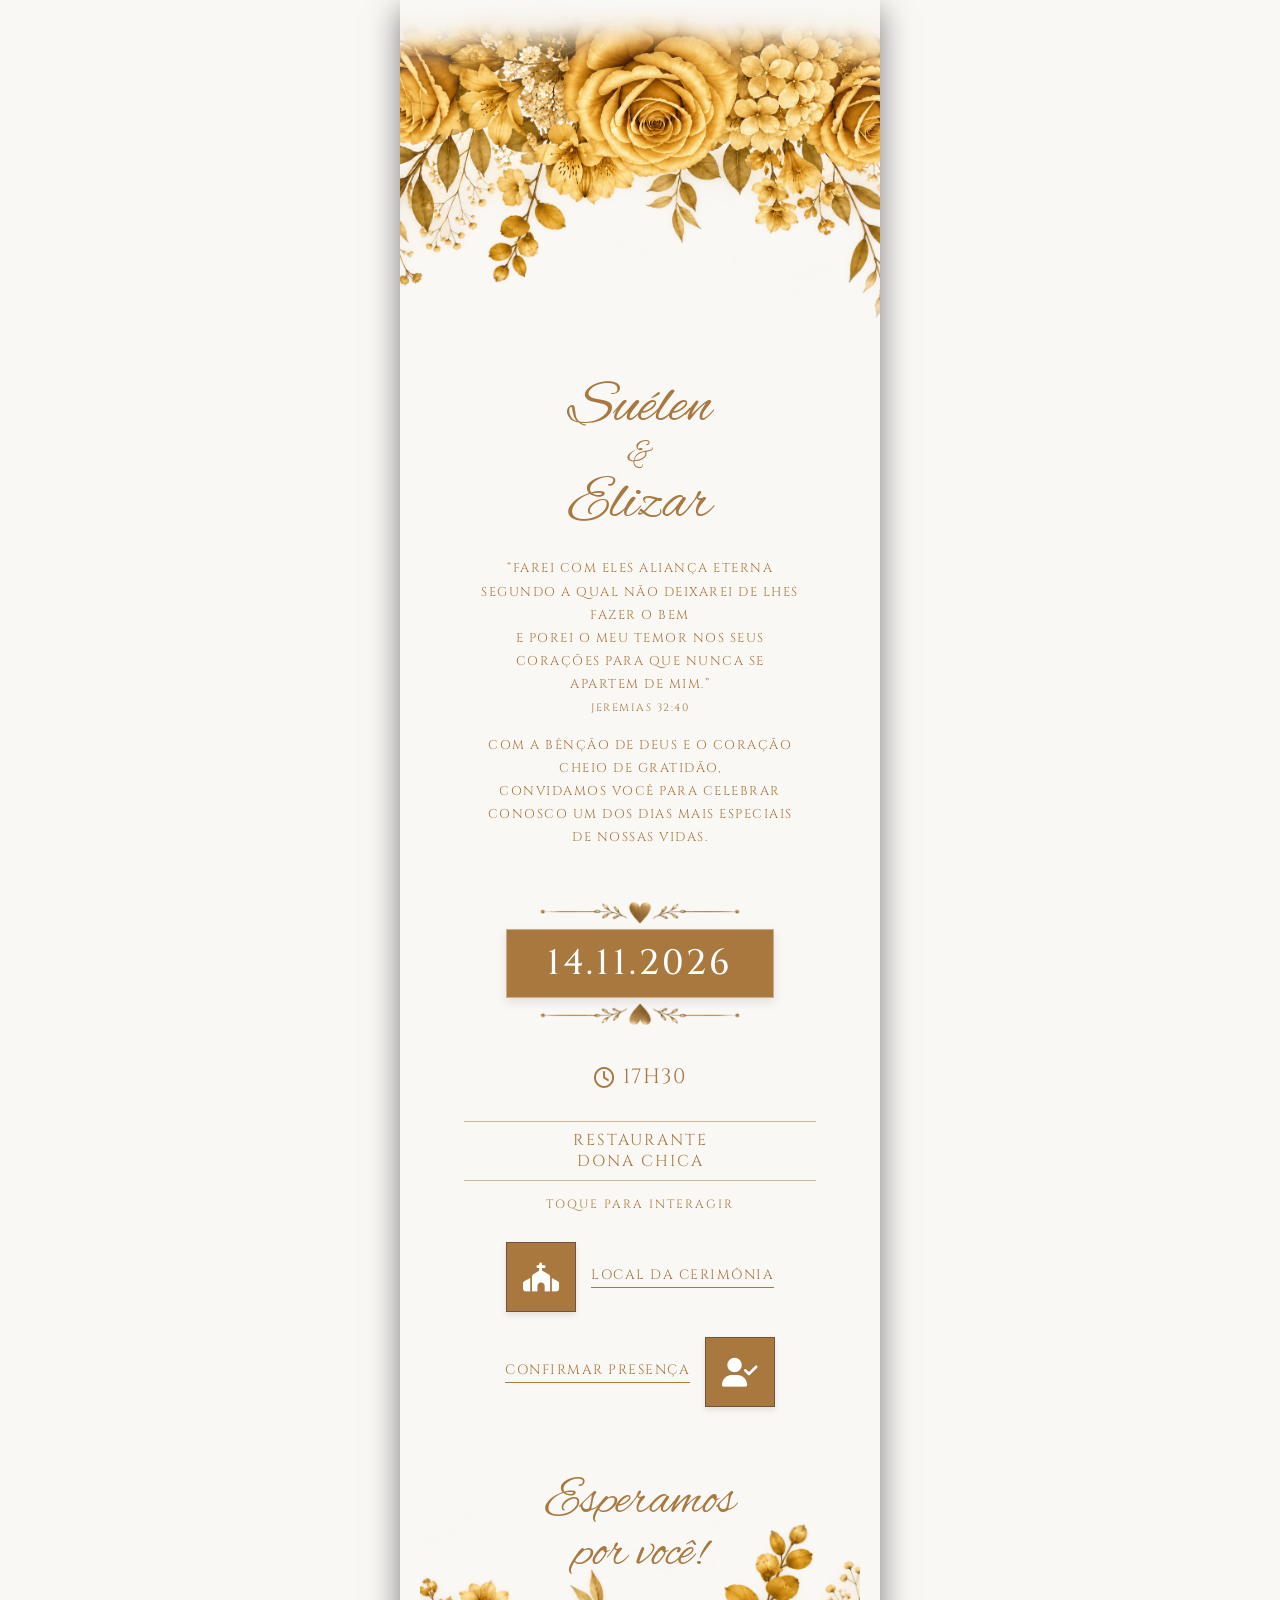
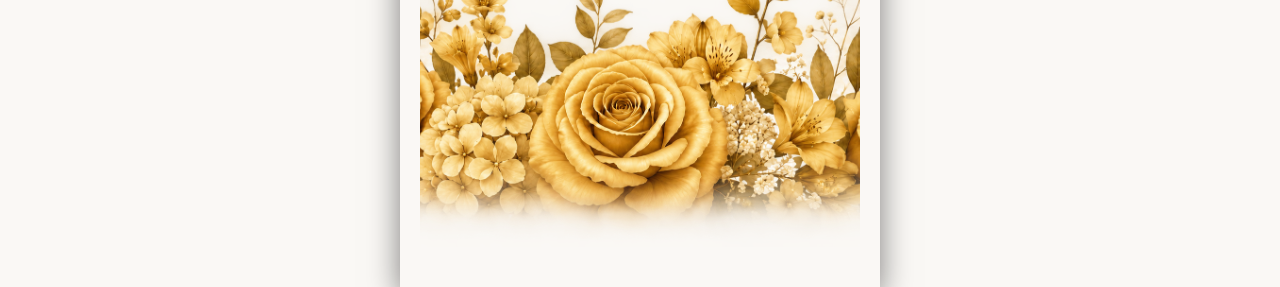
==== commit 9f548e7a: "Update index.html" ====
--- a/index.html
+++ b/index.html
@@ -1,3 +1,4 @@
+<!DOCTYPE html>
 <html lang="pt-BR">
 <head>
   <meta charset="UTF-8">
@@ -10,7 +11,7 @@
   <link rel="preconnect" href="https://fonts.gstatic.com" crossorigin>
   <link href="https://fonts.googleapis.com/css2?family=Alex+Brush&family=Cinzel:wght@400;500;600&display=swap" rel="stylesheet">
 
-   <!-- Icone -->
+  <!-- Ícones do App/Navegador -->
   <link href="imagens/icon.png" rel="shortcut icon"/>
   <link href="imagens/icon-192.png" rel="icon" sizes="192x192"/>
   <link href="imagens/icon-180.png" rel="apple-touch-icon" sizes="180x180"/>
@@ -33,28 +34,29 @@
   <!-- CONTEÚDO PRINCIPAL -->
   <div class="main-content">
     
-    <!-- CONTAINER DOS NOMES COM A DECORAÇÃO -->
+    <!-- CONTAINER DOS NOMES -->
     <div class="names-container">
       <h1 class="couple-names">
         Suélen
         <span>&</span>
         Elizar
       </h1>
-      
-   <!-- Versículo Bíblico -->
-<p class="invitation-text bible-quote">
- “Farei com eles aliança eterna segundo a qual não deixarei de lhes fazer o bem<br> 
-        e porei o meu temor nos seus corações para que nunca se apartem de mim.”<br>
-        <small>Jeremias 32:40</small>
-</p>
+    </div>
 
-<!-- Texto da Saudação -->
-<p class="invitation-text">
-  Com a bênção de Deus e o coração cheio de gratidão, <br>
-  convidamos você para celebrar conosco um dos dias mais especiais de nossas vidas.
-</p>
+    <!-- Versículo Bíblico -->
+    <p class="invitation-text bible-quote">
+      “Farei com eles aliança eterna segundo a qual não deixarei de lhes fazer o bem<br> 
+      e porei o meu temor nos seus corações para que nunca se apartem de mim.”<br>
+      <small>Jeremias 32:40</small>
+    </p>
 
-     <!-- SEÇÃO DA DATA COM DECORAÇÕES -->
+    <!-- Texto da Saudação -->
+    <p class="invitation-text">
+      Com a bênção de Deus e o coração cheio de gratidão, <br>
+      convidamos você para celebrar conosco um dos dias mais especiais de nossas vidas.
+    </p>
+
+    <!-- SEÇÃO DA DATA COM DECORAÇÕES -->
     <div class="date-wrapper">
       <img src="imagens/arabesco-coracao-cima.png" alt="Decoração Topo" class="date-deco date-deco-top">
 
@@ -67,7 +69,7 @@
     </div>
 
     <!-- HORA -->
-     <div class="time-text">
+    <div class="time-text">
       <i class="far fa-clock"></i>
       <span>17H30</span>
     </div>
@@ -99,7 +101,7 @@
           <i class="fas fa-user-check"></i>
         </div>
         <span class="btn-label">Confirmar Presença</span>
-      </div>
+      </a>
 
     </div>
 
@@ -112,45 +114,12 @@
         <img src="imagens/foto-final.png" alt="flores douradas">
       </div>
     </div>
-  </div>
- <!-- MODAL RSVP -->
-  <div id="rsvpModal" class="modal">
-    <div class="modal-content">
-      <h3>Confirmação de Presença</h3>
-      <form id="rsvpForm">
-        
-        <div class="form-group">
-          <label for="nome">Seu Nome Completo:</label>
-          <input type="text" id="nome" placeholder="Digite seu nome completo" required>
-        </div>
-        
-        <div class="form-group">
-          <label for="presencaCelebracao">Celebração:</label>
-          <select id="presencaCelebracao" required>
-            <option value="Sim, estarei presente na Celebração">Sim, estarei presente na Celebração</option>
-            <option value="Não poderei ir à Celebração">Não poderei ir à Celebração</option>
-          </select>
-        </div>
 
-        <div class="form-group">
-          <label for="presencaRecepcao">Recepção / Festa:</label>
-          <select id="presencaRecepcao" required>
-            <option value="Sim, estarei presente na Recepção">Sim, estarei presente na Recepção</option>
-            <option value="Não poderei ir à Recepção">Não poderei ir à Recepção</option>
-          </select>
-        </div>
+  </div> <!-- Fecha main-content -->
 
-        <div class="form-group">
-          <label for="acompanhantes">Quantidade de Acompanhantes:</label>
-          <input type="number" id="acompanhantes" placeholder="0" min="0" value="0">
-        </div>
+</div> <!-- Fecha card-container -->
 
-        <button type="submit" class="modal-btn">Enviar via WhatsApp</button>
-        <button type="button" class="modal-btn btn-cancel" id="closeRsvpBtn">Cancelar</button>
-      </form>
-    </div>
-  </div>
-   <!-- MODAL RSVP -->
+  <!-- MODAL RSVP -->
   <div id="rsvpModal" class="modal">
     <div class="modal-content">
       <h3>Confirmação de Presença</h3>
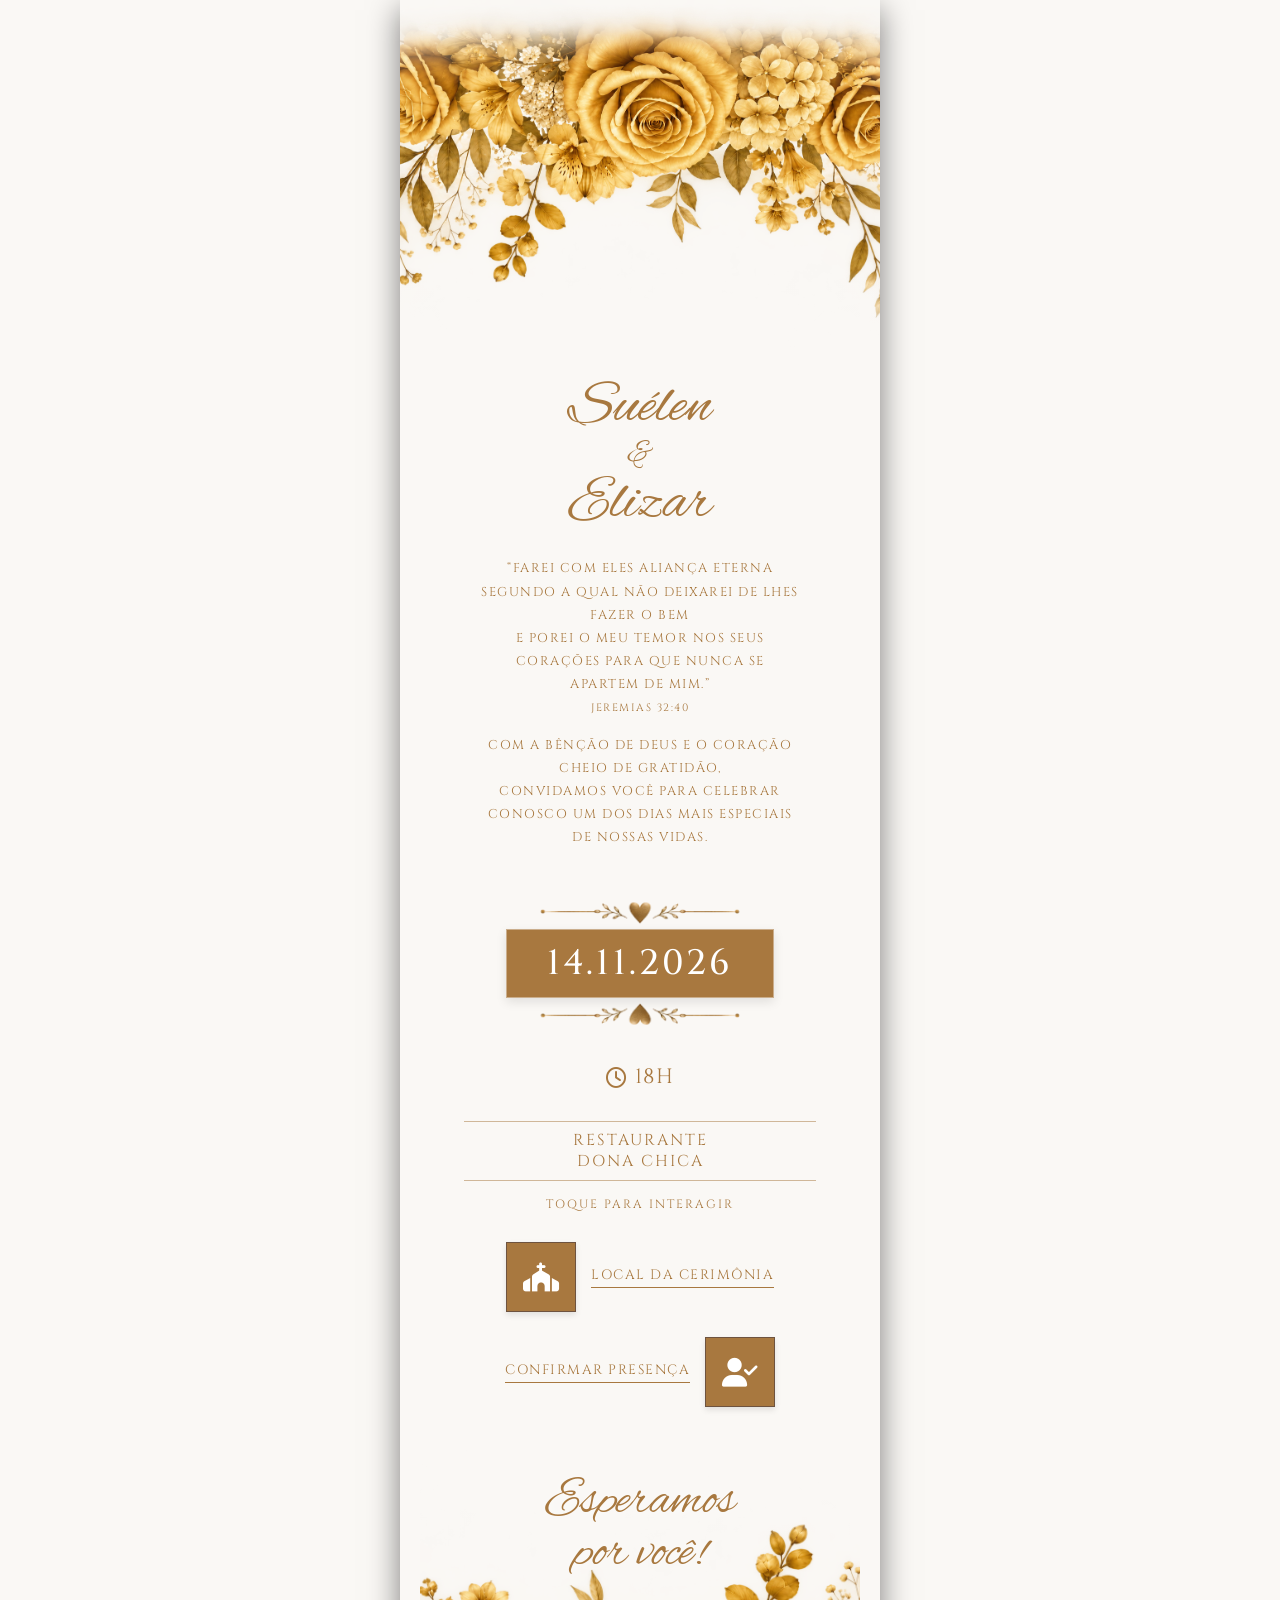
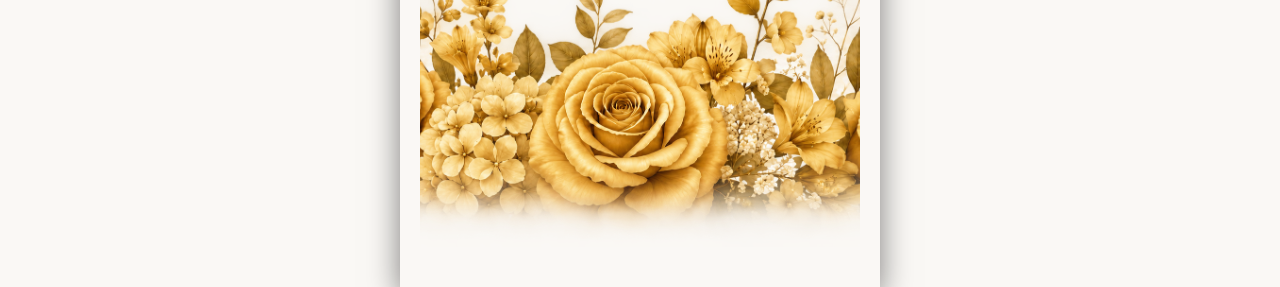
==== commit 6d980c76: "Update index.html" ====
--- a/index.html
+++ b/index.html
@@ -71,7 +71,7 @@
     <!-- HORA -->
     <div class="time-text">
       <i class="far fa-clock"></i>
-      <span>17H30</span>
+      <span>18H</span>
     </div>
     
     <!-- LOCAL -->
--- a/style.css
+++ b/style.css
@@ -76,7 +76,7 @@
   display: flex;
   justify-content: center;
   align-items: center;
-  width: 50%;
+  width: 100%; /* Ajustado para 100% para não espremer o título */
   margin: 5px 0 20px;
 }
 
@@ -117,9 +117,10 @@
   text-transform: uppercase;
   margin-bottom: 25px;
 }
-/* Espaço menor entre o versículo e o texto do convite */
+
+/* Espaço entre parágrafos de convite sequenciais */
 .invitation-text + .invitation-text {
-  margin-top: -10px; /* Reduz o espaço excessivo entre os dois parágrafos */
+  margin-top: -10px;
 }
 
 .information-extra {
@@ -153,7 +154,7 @@
   text-transform: uppercase;
 }
 
-/* Horário do Evento - Garante a cor dourada no texto e ícone */
+/* Horário do Evento */
 .time-text {
   display: flex;
   align-items: center;
@@ -317,7 +318,7 @@
   line-height: 1;
 }
 
-/* Modal RSVP Corrigido */
+/* Modal RSVP */
 .modal {
   display: none;
   position: fixed;
@@ -425,7 +426,7 @@
   }
 }
 
-/* Container de Música acima/direita dos nomes */
+/* Container de Música */
 .music-wrapper {
   position: absolute;
   right: -80px;
@@ -460,7 +461,6 @@
   animation: pulse 2s infinite;
 }
 
-/* Texto abaixo do botão */
 .music-label {
   font-size: 0.65rem;
   color: var(--text-gold);
